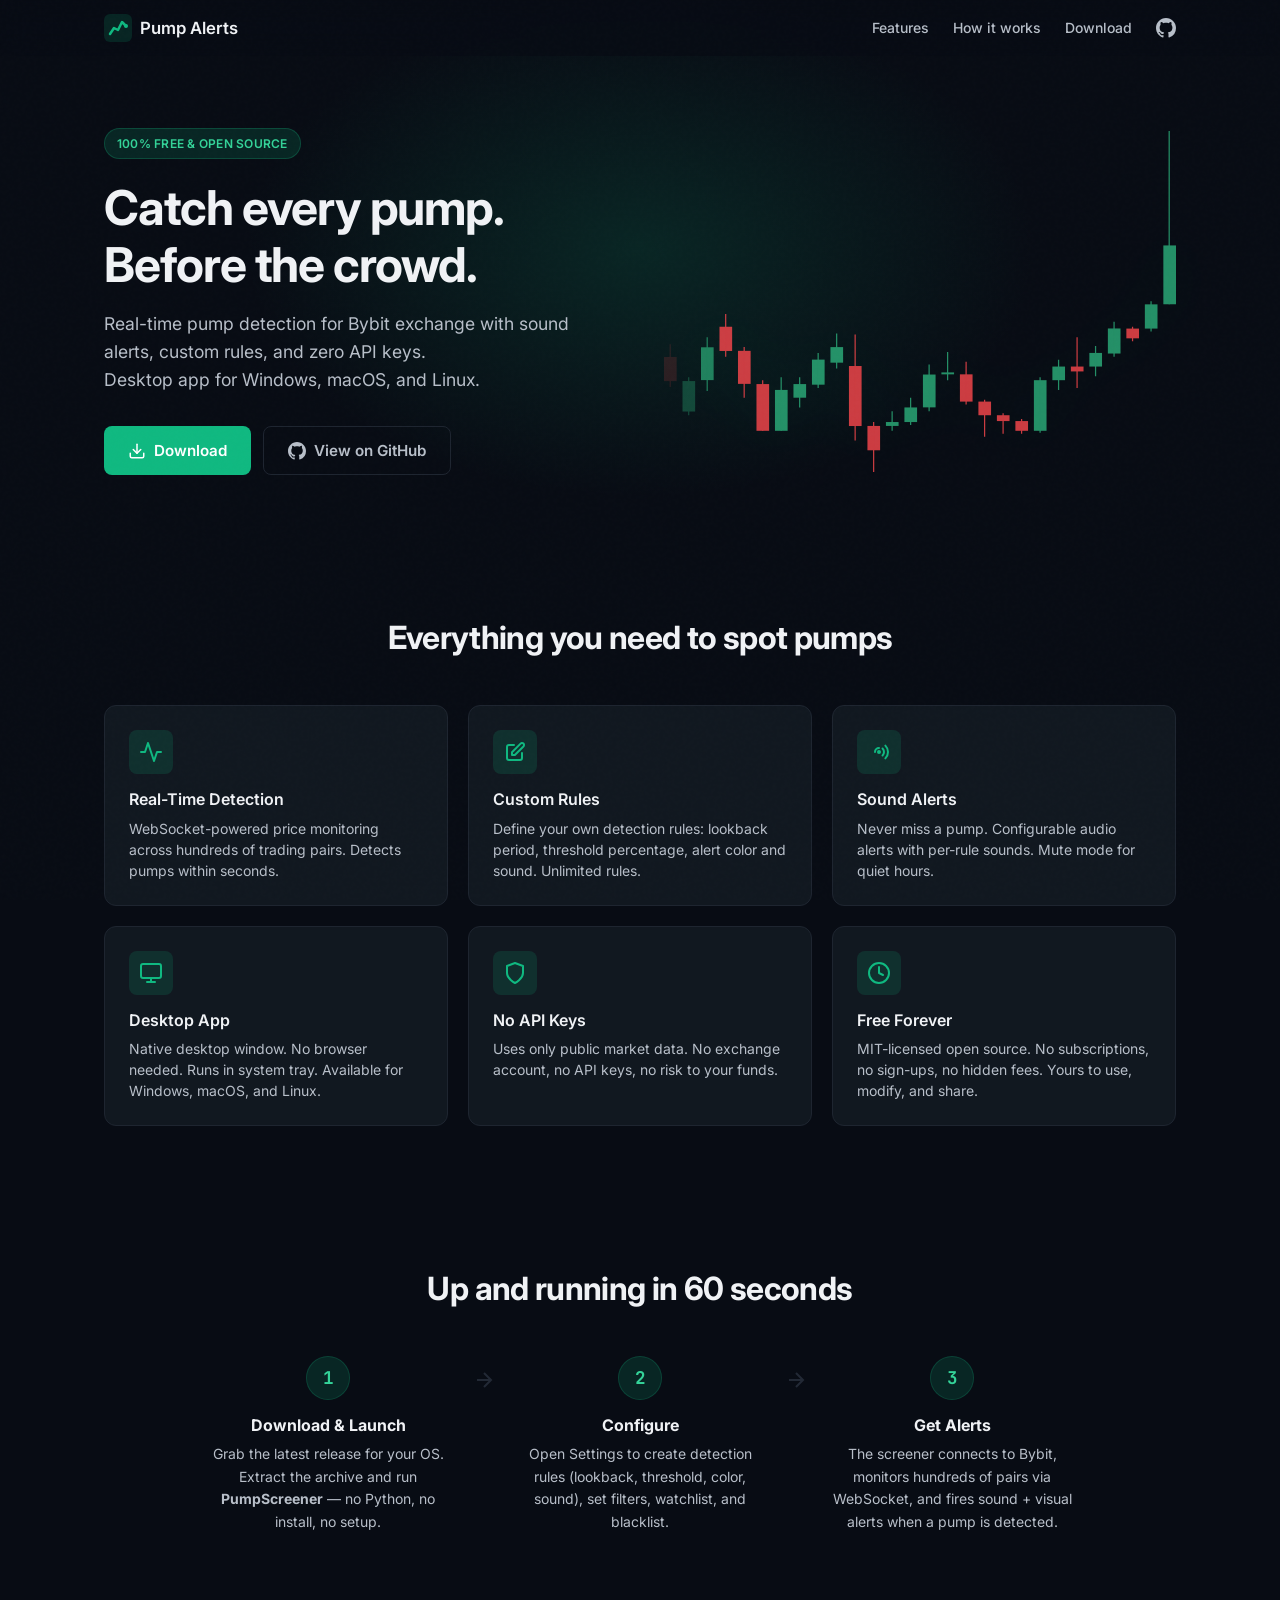
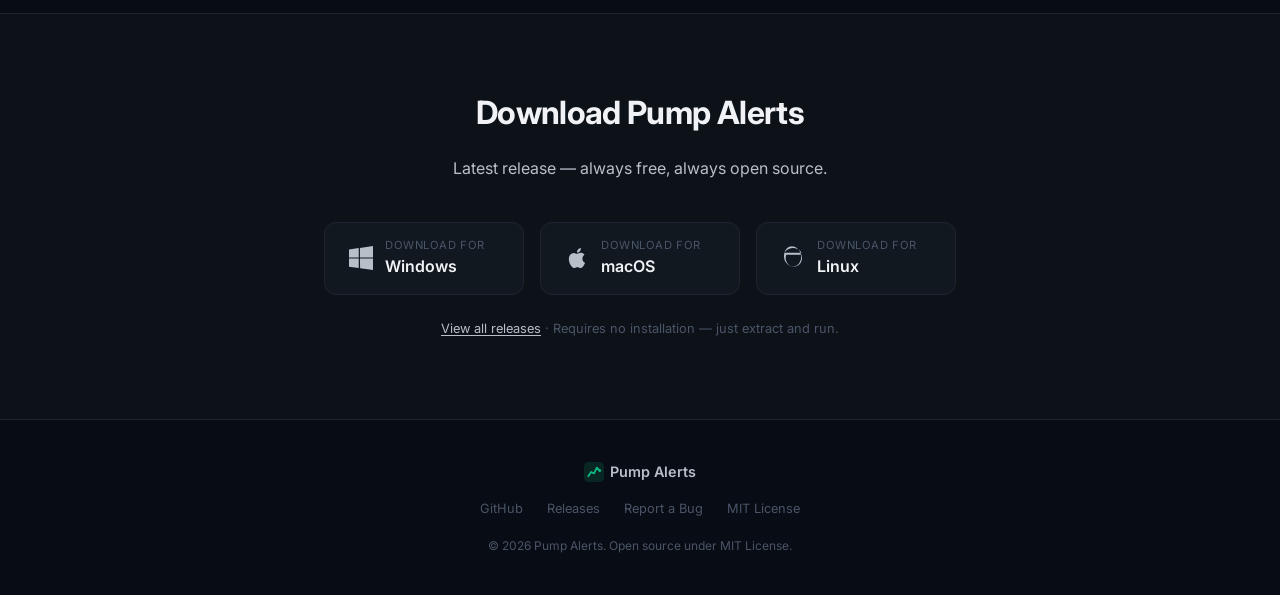
==== site/index.html @ ecb09c4c "Pump Screener Light v1.43.0" ====
<!DOCTYPE html>
<html lang="en">
<head>
    <meta charset="UTF-8">
    <meta name="viewport" content="width=device-width, initial-scale=1.0">
    <title>Pump Alerts — Real-Time Crypto Pump Screener</title>
    <meta name="description" content="Free, open-source Bybit pump screener with real-time detection, sound alerts, and custom rules. Download for Windows, macOS, or Linux.">

    <!-- Open Graph -->
    <meta property="og:title" content="Pump Alerts — Real-Time Crypto Pump Screener">
    <meta property="og:description" content="Free, open-source pump screener with sound alerts and custom detection rules. No API keys needed.">
    <meta property="og:type" content="website">
    <meta property="og:url" content="https://foxclerec.github.io/bybit-pump-screener-light/">
    <meta property="og:image" content="https://foxclerec.github.io/bybit-pump-screener-light/og-image.png">

    <!-- Twitter Card -->
    <meta name="twitter:card" content="summary_large_image">
    <meta name="twitter:title" content="Pump Alerts — Real-Time Crypto Pump Screener">
    <meta name="twitter:description" content="Free, open-source pump screener with sound alerts and custom detection rules.">

    <!-- Favicon -->
    <link rel="icon" type="image/png" sizes="32x32" href="favicon-32x32.png">
    <link rel="icon" type="image/png" sizes="16x16" href="favicon-16x16.png">
    <link rel="apple-touch-icon" sizes="180x180" href="favicon-180x180.png">

    <!-- Fonts -->
    <link rel="preconnect" href="https://fonts.googleapis.com">
    <link rel="preconnect" href="https://fonts.gstatic.com" crossorigin>
    <link href="https://fonts.googleapis.com/css2?family=Inter:wght@400;500;600;700&family=JetBrains+Mono:wght@400;500&display=swap" rel="stylesheet">

    <link rel="stylesheet" href="style.css">
</head>
<body>
    <!-- Nav -->
    <nav class="nav">
        <div class="container nav-inner">
            <a href="#" class="nav-logo">
                <svg width="28" height="28" viewBox="0 0 28 28" fill="none" aria-hidden="true">
                    <rect width="28" height="28" rx="6" fill="#10b981" fill-opacity="0.15"/>
                    <path d="M6 20L10 14L14 16L18 8L22 12" stroke="#10b981" stroke-width="2.5" stroke-linecap="round" stroke-linejoin="round"/>
                    <circle cx="22" cy="12" r="2" fill="#10b981"/>
                </svg>
                <span>Pump Alerts</span>
            </a>
            <div class="nav-links">
                <a href="#features">Features</a>
                <a href="#how-it-works">How it works</a>
                <a href="#download">Download</a>
                <a href="https://github.com/foxclerec/bybit-pump-screener-light" class="nav-github" target="_blank" rel="noopener">
                    <svg width="20" height="20" viewBox="0 0 24 24" fill="currentColor" aria-label="GitHub">
                        <path d="M12 0C5.37 0 0 5.37 0 12c0 5.31 3.435 9.795 8.205 11.385.6.105.825-.255.825-.57 0-.285-.015-1.23-.015-2.235-3.015.555-3.795-.735-4.035-1.41-.135-.345-.72-1.41-1.23-1.695-.42-.225-1.02-.78-.015-.795.945-.015 1.62.87 1.845 1.23 1.08 1.815 2.805 1.305 3.495.99.105-.78.42-1.305.765-1.605-2.67-.3-5.46-1.335-5.46-5.925 0-1.305.465-2.385 1.23-3.225-.12-.3-.54-1.53.12-3.18 0 0 1.005-.315 3.3 1.23.96-.27 1.98-.405 3-.405s2.04.135 3 .405c2.295-1.56 3.3-1.23 3.3-1.23.66 1.65.24 2.88.12 3.18.765.84 1.23 1.905 1.23 3.225 0 4.605-2.805 5.625-5.475 5.925.435.375.81 1.095.81 2.22 0 1.605-.015 2.895-.015 3.3 0 .315.225.69.825.57A12.02 12.02 0 0024 12c0-6.63-5.37-12-12-12z"/>
                    </svg>
                </a>
            </div>
        </div>
    </nav>

    <!-- Hero -->
    <section class="hero">
        <div class="container hero-inner">
            <div class="hero-text">
                <div class="hero-badge">100% Free &amp; Open Source</div>
                <h1>Catch every pump.<br>Before the crowd.</h1>
                <p class="hero-sub">Real-time pump detection for Bybit exchange with sound alerts, custom rules, and zero API keys.<br>Desktop app for Windows, macOS, and Linux.</p>
                <div class="hero-cta">
                    <a href="#download" class="btn btn-primary btn-lg">
                        <svg width="18" height="18" viewBox="0 0 24 24" fill="none" stroke="currentColor" stroke-width="2" stroke-linecap="round" stroke-linejoin="round"><path d="M21 15v4a2 2 0 01-2 2H5a2 2 0 01-2-2v-4"/><polyline points="7 10 12 15 17 10"/><line x1="12" y1="15" x2="12" y2="3"/></svg>
                        Download
                    </a>
                    <a href="https://github.com/foxclerec/bybit-pump-screener-light" class="btn btn-ghost btn-lg" target="_blank" rel="noopener">
                        <svg width="18" height="18" viewBox="0 0 24 24" fill="currentColor"><path d="M12 0C5.37 0 0 5.37 0 12c0 5.31 3.435 9.795 8.205 11.385.6.105.825-.255.825-.57 0-.285-.015-1.23-.015-2.235-3.015.555-3.795-.735-4.035-1.41-.135-.345-.72-1.41-1.23-1.695-.42-.225-1.02-.78-.015-.795.945-.015 1.62.87 1.845 1.23 1.08 1.815 2.805 1.305 3.495.99.105-.78.42-1.305.765-1.605-2.67-.3-5.46-1.335-5.46-5.925 0-1.305.465-2.385 1.23-3.225-.12-.3-.54-1.53.12-3.18 0 0 1.005-.315 3.3 1.23.96-.27 1.98-.405 3-.405s2.04.135 3 .405c2.295-1.56 3.3-1.23 3.3-1.23.66 1.65.24 2.88.12 3.18.765.84 1.23 1.905 1.23 3.225 0 4.605-2.805 5.625-5.475 5.925.435.375.81 1.095.81 2.22 0 1.605-.015 2.895-.015 3.3 0 .315.225.69.825.57A12.02 12.02 0 0024 12c0-6.63-5.37-12-12-12z"/></svg>
                        View on GitHub
                    </a>
                </div>
            </div>
            <div class="hero-visual">
                <!-- Candlestick chart from app empty state -->
                <svg class="hero-chart" viewBox="0 0 526 351" fill="none" xmlns="http://www.w3.org/2000/svg">
                    <g clip-path="url(#clip0_hero)">
                        <g opacity="0.42">
                            <rect width="13" height="31.3054" transform="matrix(-1 0 0 1 32 256.9)" fill="#2AA876"/>
                            <line y1="-0.627119" x2="39" y2="-0.627119" transform="matrix(4.37114e-08 1 1 -4.37114e-08 26 253)" stroke="#2AA876" stroke-width="1.25424"/>
                        </g>
                        <rect width="13" height="24.8838" transform="matrix(-1 0 0 1 507 178.1)" fill="#2AA876"/>
                        <line y1="-0.627119" x2="31" y2="-0.627119" transform="matrix(4.37114e-08 1 1 -4.37114e-08 501 175)" stroke="#2AA876" stroke-width="1.25424"/>
                        <rect width="13" height="14" transform="matrix(-1 0 0 1 146 260)" fill="#2AA876"/>
                        <line y1="-0.627119" x2="31" y2="-0.627119" transform="matrix(4.37114e-08 1 1 -4.37114e-08 140 253)" stroke="#2AA876" stroke-width="1.25424"/>
                        <rect width="13" height="14" transform="matrix(-1 0 0 1 412 242)" fill="#2AA876"/>
                        <line y1="-0.627119" x2="31" y2="-0.627119" transform="matrix(4.37114e-08 1 1 -4.37114e-08 406 235)" stroke="#2AA876" stroke-width="1.25424"/>
                        <rect width="13" height="25.7419" transform="matrix(-1 0 0 1 165 234.871)" fill="#2AA876"/>
                        <line y1="-0.627119" x2="36" y2="-0.627119" transform="matrix(4.37114e-08 1 1 -4.37114e-08 159 228)" stroke="#2AA876" stroke-width="1.25424"/>
                        <rect width="13" height="14" transform="matrix(-1 0 0 1 450 228)" fill="#2AA876"/>
                        <line y1="-0.627119" x2="31" y2="-0.627119" transform="matrix(4.37114e-08 1 1 -4.37114e-08 444 221)" stroke="#2AA876" stroke-width="1.25424"/>
                        <rect width="13" height="25.7419" transform="matrix(-1 0 0 1 469 202.871)" fill="#2AA876"/>
                        <line y1="-0.627119" x2="36" y2="-0.627119" transform="matrix(4.37114e-08 1 1 -4.37114e-08 463 196)" stroke="#2AA876" stroke-width="1.25424"/>
                        <rect width="13" height="15" transform="matrix(-1 0 0 1 260 284)" fill="#2AA876"/>
                        <line y1="-0.627119" x2="28" y2="-0.627119" transform="matrix(4.37114e-08 1 1 -4.37114e-08 254 274)" stroke="#2AA876" stroke-width="1.25424"/>
                        <rect width="13" height="16" transform="matrix(-1 0 0 1 184 222)" fill="#2AA876"/>
                        <line y1="-0.627119" x2="36" y2="-0.627119" transform="matrix(4.37114e-08 1 1 -4.37114e-08 178 208)" stroke="#2AA876" stroke-width="1.25424"/>
                        <rect width="13" height="24.8838" transform="matrix(-1 0 0 1 70 201.1)" fill="#EF454A"/>
                        <line y1="-0.627119" x2="44" y2="-0.627119" transform="matrix(4.37114e-08 1 1 -4.37114e-08 64 188)" stroke="#EF454A" stroke-width="1.25424"/>
                        <g opacity="0.18">
                            <rect width="13" height="24.8838" transform="matrix(-1 0 0 1 13 232.1)" fill="#EF454A"/>
                            <line y1="-0.627119" x2="44" y2="-0.627119" transform="matrix(4.37114e-08 1 1 -4.37114e-08 7 219)" stroke="#EF454A" stroke-width="1.25424"/>
                        </g>
                        <rect width="13" height="10" transform="matrix(-1 0 0 1 374 298)" fill="#EF454A"/>
                        <line y1="-0.627119" x2="15" y2="-0.627119" transform="matrix(4.37114e-08 1 1 -4.37114e-08 368 296)" stroke="#EF454A" stroke-width="1.25424"/>
                        <rect width="13" height="10" transform="matrix(-1 0 0 1 488 203)" fill="#EF454A"/>
                        <line y1="-0.627119" x2="15" y2="-0.627119" transform="matrix(4.37114e-08 1 1 -4.37114e-08 482 201)" stroke="#EF454A" stroke-width="1.25424"/>
                        <rect width="13" height="14" transform="matrix(-1 0 0 1 336 278)" fill="#EF454A"/>
                        <line y1="-0.627119" x2="38" y2="-0.627119" transform="matrix(4.37114e-08 1 1 -4.37114e-08 330 276)" stroke="#EF454A" stroke-width="1.25424"/>
                        <rect width="13" height="6" transform="matrix(-1 0 0 1 355 292)" fill="#EF454A"/>
                        <line y1="-0.627119" x2="21" y2="-0.627119" transform="matrix(4.37114e-08 1 1 -4.37114e-08 349 290)" stroke="#EF454A" stroke-width="1.25424"/>
                        <rect width="13" height="28" transform="matrix(-1 0 0 1 317 250)" fill="#EF454A"/>
                        <line y1="-0.627119" x2="44" y2="-0.627119" transform="matrix(4.37114e-08 1 1 -4.37114e-08 311 237)" stroke="#EF454A" stroke-width="1.25424"/>
                        <rect width="13" height="61.6439" transform="matrix(-1 0 0 1 203 241.452)" fill="#EF454A"/>
                        <line y1="-0.627119" x2="109" y2="-0.627119" transform="matrix(4.37114e-08 1 1 -4.37114e-08 197 209)" stroke="#EF454A" stroke-width="1.25424"/>
                        <rect width="13" height="33.9324" transform="matrix(-1 0 0 1 89 225.864)" fill="#EF454A"/>
                        <line y1="-0.627119" x2="52" y2="-0.627119" transform="matrix(4.37114e-08 1 1 -4.37114e-08 83 222)" stroke="#EF454A" stroke-width="1.25424"/>
                        <rect width="13" height="5" transform="matrix(-1 0 0 1 431 242)" fill="#EF454A"/>
                        <line y1="-0.627119" x2="52" y2="-0.627119" transform="matrix(4.37114e-08 1 1 -4.37114e-08 425 212)" stroke="#EF454A" stroke-width="1.25424"/>
                        <rect width="13" height="25" transform="matrix(-1 0 0 1 222 303)" fill="#EF454A"/>
                        <line y1="-0.627119" x2="52" y2="-0.627119" transform="matrix(4.37114e-08 1 1 -4.37114e-08 216 299)" stroke="#EF454A" stroke-width="1.25424"/>
                        <rect width="13" height="48" transform="matrix(-1 0 0 1 108 260)" fill="#EF454A"/>
                        <line y1="-0.627119" x2="52" y2="-0.627119" transform="matrix(4.37114e-08 1 1 -4.37114e-08 102 256)" stroke="#EF454A" stroke-width="1.25424"/>
                        <g opacity="0.87">
                            <rect width="13" height="33.7135" transform="matrix(-1 0 0 1 51 222.2)" fill="#2AA876"/>
                            <line y1="-0.627119" x2="55" y2="-0.627119" transform="matrix(4.37114e-08 1 1 -4.37114e-08 45 212)" stroke="#2AA876" stroke-width="1.25424"/>
                        </g>
                        <rect width="13" height="33.7135" transform="matrix(-1 0 0 1 279 250.2)" fill="#2AA876"/>
                        <line y1="-0.627119" x2="48" y2="-0.627119" transform="matrix(4.37114e-08 1 1 -4.37114e-08 273 240)" stroke="#2AA876" stroke-width="1.25424"/>
                        <rect width="13" height="42" transform="matrix(-1 0 0 1 127 266)" fill="#2AA876"/>
                        <line y1="-0.627119" x2="55" y2="-0.627119" transform="matrix(4.37114e-08 1 1 -4.37114e-08 121 253)" stroke="#2AA876" stroke-width="1.25424"/>
                        <rect width="13" fill="#2AA876" transform="matrix(-1 0 0 1 526 0)">
                            <animate attributeName="height" values="135.9;60;95;135.9" dur="4s" repeatCount="indefinite"/>
                            <animate attributeName="y" values="42;118;83;42" dur="4s" repeatCount="indefinite"/>
                        </rect>
                        <line x2="178" stroke="#2AA876" stroke-width="1.25424" transform="matrix(4.37114e-08 1 1 -4.37114e-08 519 0)"/>
                        <rect width="13" height="52" transform="matrix(-1 0 0 1 393 256)" fill="#2AA876"/>
                        <line y1="-0.627119" x2="57" y2="-0.627119" transform="matrix(4.37114e-08 1 1 -4.37114e-08 387 253)" stroke="#2AA876" stroke-width="1.25424"/>
                        <rect width="13" height="4" transform="matrix(-1 0 0 1 241 299)" fill="#2AA876"/>
                        <line y1="-0.627119" x2="20" y2="-0.627119" transform="matrix(4.37114e-08 1 1 -4.37114e-08 235 288)" stroke="#2AA876" stroke-width="1.25424"/>
                        <rect width="13" height="2" transform="matrix(-1 0 0 1 298 248)" fill="#2AA876"/>
                        <line y1="-0.627119" x2="29" y2="-0.627119" transform="matrix(4.37114e-08 1 1 -4.37114e-08 292 227)" stroke="#2AA876" stroke-width="1.25424"/>
                    </g>
                    <defs>
                        <clipPath id="clip0_hero">
                            <rect width="526" height="351" fill="white"/>
                        </clipPath>
                    </defs>
                </svg>
            </div>
        </div>
    </section>

    <!-- Features -->
    <section id="features" class="features">
        <div class="container">
            <h2 class="section-title">Everything you need to spot pumps</h2>
            <div class="features-grid">
                <div class="feature-card">
                    <div class="feature-icon">
                        <svg width="24" height="24" viewBox="0 0 24 24" fill="none" stroke="#10b981" stroke-width="2" stroke-linecap="round" stroke-linejoin="round"><polyline points="22 12 18 12 15 21 9 3 6 12 2 12"/></svg>
                    </div>
                    <h3>Real-Time Detection</h3>
                    <p>WebSocket-powered price monitoring across hundreds of trading pairs. Detects pumps within seconds.</p>
                </div>
                <div class="feature-card">
                    <div class="feature-icon">
                        <svg width="24" height="24" viewBox="0 0 24 24" fill="none" stroke="#10b981" stroke-width="2" stroke-linecap="round" stroke-linejoin="round"><path d="M11 5H6a2 2 0 00-2 2v11a2 2 0 002 2h11a2 2 0 002-2v-5m-1.414-9.414a2 2 0 112.828 2.828L11.828 15H9v-2.828l8.586-8.586z"/></svg>
                    </div>
                    <h3>Custom Rules</h3>
                    <p>Define your own detection rules: lookback period, threshold percentage, alert color and sound. Unlimited rules.</p>
                </div>
                <div class="feature-card">
                    <div class="feature-icon">
                        <svg width="24" height="24" viewBox="0 0 24 24" fill="none" stroke="#10b981" stroke-width="2" stroke-linecap="round" stroke-linejoin="round"><path d="M15.536 8.464a5 5 0 010 7.072M18.364 5.636a9 9 0 010 12.728M12 12h.01M8 12a4 4 0 014-4"/><circle cx="12" cy="12" r="1"/></svg>
                    </div>
                    <h3>Sound Alerts</h3>
                    <p>Never miss a pump. Configurable audio alerts with per-rule sounds. Mute mode for quiet hours.</p>
                </div>
                <div class="feature-card">
                    <div class="feature-icon">
                        <svg width="24" height="24" viewBox="0 0 24 24" fill="none" stroke="#10b981" stroke-width="2" stroke-linecap="round" stroke-linejoin="round"><rect x="2" y="3" width="20" height="14" rx="2"/><line x1="8" y1="21" x2="16" y2="21"/><line x1="12" y1="17" x2="12" y2="21"/></svg>
                    </div>
                    <h3>Desktop App</h3>
                    <p>Native desktop window. No browser needed. Runs in system tray. Available for Windows, macOS, and Linux.</p>
                </div>
                <div class="feature-card">
                    <div class="feature-icon">
                        <svg width="24" height="24" viewBox="0 0 24 24" fill="none" stroke="#10b981" stroke-width="2" stroke-linecap="round" stroke-linejoin="round"><path d="M12 22s8-4 8-10V5l-8-3-8 3v7c0 6 8 10 8 10z"/></svg>
                    </div>
                    <h3>No API Keys</h3>
                    <p>Uses only public market data. No exchange account, no API keys, no risk to your funds.</p>
                </div>
                <div class="feature-card">
                    <div class="feature-icon">
                        <svg width="24" height="24" viewBox="0 0 24 24" fill="none" stroke="#10b981" stroke-width="2" stroke-linecap="round" stroke-linejoin="round"><circle cx="12" cy="12" r="10"/><path d="M12 6v6l4 2"/></svg>
                    </div>
                    <h3>Free Forever</h3>
                    <p>MIT-licensed open source. No subscriptions, no sign-ups, no hidden fees. Yours to use, modify, and share.</p>
                </div>
            </div>
        </div>
    </section>

    <!-- How It Works -->
    <section id="how-it-works" class="how-it-works">
        <div class="container">
            <h2 class="section-title">Up and running in 60 seconds</h2>
            <div class="steps-grid">
                <div class="step">
                    <div class="step-number">1</div>
                    <h3>Download &amp; Launch</h3>
                    <p>Grab the latest release for your OS. Extract the archive and run <strong>PumpScreener</strong> &mdash; no Python, no install, no setup.</p>
                </div>
                <div class="step-arrow" aria-hidden="true">
                    <svg width="24" height="24" viewBox="0 0 24 24" fill="none" stroke="#4a5568" stroke-width="2"><path d="M5 12h14M12 5l7 7-7 7"/></svg>
                </div>
                <div class="step">
                    <div class="step-number">2</div>
                    <h3>Configure</h3>
                    <p>Open Settings to create detection rules (lookback, threshold, color, sound), set filters, watchlist, and blacklist.</p>
                </div>
                <div class="step-arrow" aria-hidden="true">
                    <svg width="24" height="24" viewBox="0 0 24 24" fill="none" stroke="#4a5568" stroke-width="2"><path d="M5 12h14M12 5l7 7-7 7"/></svg>
                </div>
                <div class="step">
                    <div class="step-number">3</div>
                    <h3>Get Alerts</h3>
                    <p>The screener connects to Bybit, monitors hundreds of pairs via WebSocket, and fires sound + visual alerts when a pump is detected.</p>
                </div>
            </div>
        </div>
    </section>

    <!-- Download -->
    <section id="download" class="download">
        <div class="container download-inner">
            <h2 class="section-title">Download Pump Alerts</h2>
            <p class="download-sub">Latest release &mdash; always free, always open source.</p>
            <div class="download-buttons">
                <a href="https://github.com/foxclerec/bybit-pump-screener-light/releases/latest" class="btn-download" data-os="windows">
                    <svg width="24" height="24" viewBox="0 0 24 24" fill="currentColor"><path d="M0 3.449L9.75 2.1v9.451H0m10.949-9.602L24 0v11.4H10.949M0 12.6h9.75v9.451L0 20.699M10.949 12.6H24V24l-12.9-1.801"/></svg>
                    <div>
                        <small>Download for</small>
                        <strong>Windows</strong>
                    </div>
                </a>
                <a href="https://github.com/foxclerec/bybit-pump-screener-light/releases/latest" class="btn-download" data-os="macos">
                    <svg width="24" height="24" viewBox="0 0 24 24" fill="currentColor"><path d="M18.71 19.5c-.83 1.24-1.71 2.45-3.05 2.47-1.34.03-1.77-.79-3.29-.79-1.53 0-2 .77-3.27.82-1.31.05-2.3-1.32-3.14-2.53C4.25 17 2.94 12.45 4.7 9.39c.87-1.52 2.43-2.48 4.12-2.51 1.28-.02 2.5.87 3.29.87.78 0 2.26-1.07 3.8-.91.65.03 2.47.26 3.64 1.98-.09.06-2.17 1.28-2.15 3.81.03 3.02 2.65 4.03 2.68 4.04-.03.07-.42 1.44-1.38 2.83M13 3.5c.73-.83 1.94-1.46 2.94-1.5.13 1.17-.34 2.35-1.04 3.19-.69.85-1.83 1.51-2.95 1.42-.15-1.15.41-2.35 1.05-3.11z"/></svg>
                    <div>
                        <small>Download for</small>
                        <strong>macOS</strong>
                    </div>
                </a>
                <a href="https://github.com/foxclerec/bybit-pump-screener-light/releases/latest" class="btn-download" data-os="linux">
                    <svg width="24" height="24" viewBox="0 0 24 24" fill="currentColor"><path d="M12.504 0c-.155 0-.311.003-.467.012a11.96 11.96 0 00-.833.07C8.09.445 5.352 2.253 4.07 5.01a11.19 11.19 0 00-.92 3.135c-.198 1.17-.213 2.405-.062 3.57.218 1.67.758 3.245 1.64 4.595.89 1.37 2.08 2.49 3.495 3.26.444.24.91.435 1.39.585.39.12.8.21 1.21.26.46.06.93.08 1.4.06a8.5 8.5 0 001.47-.2c.46-.11.92-.27 1.35-.47 1.42-.65 2.6-1.72 3.44-3.07.87-1.38 1.39-2.98 1.58-4.67.14-1.17.1-2.4-.11-3.56a11.2 11.2 0 00-1.01-3.1C16.56 2.16 13.76.27 10.72.04 10.98.01 11.24 0 11.5 0h1.004zM12 2a9.957 9.957 0 017.7 3.6c.28.35.53.72.76 1.1H3.54c.23-.38.48-.75.76-1.1A9.957 9.957 0 0112 2zm-8.46 6.7h16.92c.17.55.3 1.12.38 1.7.12.85.14 1.73.06 2.58-.12 1.22-.47 2.4-1.06 3.47-.57 1.03-1.35 1.93-2.3 2.6a7.5 7.5 0 01-2.42 1.22c-.7.22-1.43.34-2.17.36a8.1 8.1 0 01-2.24-.21 7.63 7.63 0 01-2.36-1.1 8.17 8.17 0 01-2.42-2.72c-.65-1.1-1.05-2.33-1.17-3.6a10.4 10.4 0 01.09-2.6c.09-.57.22-1.13.39-1.68z"/></svg>
                    <div>
                        <small>Download for</small>
                        <strong>Linux</strong>
                    </div>
                </a>
            </div>
            <p class="download-note">
                <a href="https://github.com/foxclerec/bybit-pump-screener-light/releases" target="_blank" rel="noopener">View all releases</a>
                &middot; Requires no installation &mdash; just extract and run.
            </p>
        </div>
    </section>

    <!-- Footer -->
    <footer class="footer">
        <div class="container footer-inner">
            <div class="footer-brand">
                <svg width="20" height="20" viewBox="0 0 28 28" fill="none" aria-hidden="true">
                    <rect width="28" height="28" rx="6" fill="#10b981" fill-opacity="0.15"/>
                    <path d="M6 20L10 14L14 16L18 8L22 12" stroke="#10b981" stroke-width="2.5" stroke-linecap="round" stroke-linejoin="round"/>
                    <circle cx="22" cy="12" r="2" fill="#10b981"/>
                </svg>
                <span>Pump Alerts</span>
            </div>
            <div class="footer-links">
                <a href="https://github.com/foxclerec/bybit-pump-screener-light" target="_blank" rel="noopener">GitHub</a>
                <a href="https://github.com/foxclerec/bybit-pump-screener-light/releases" target="_blank" rel="noopener">Releases</a>
                <a href="https://github.com/foxclerec/bybit-pump-screener-light/issues" target="_blank" rel="noopener">Report a Bug</a>
                <a href="https://github.com/foxclerec/bybit-pump-screener-light/blob/main/LICENSE.txt" target="_blank" rel="noopener">MIT License</a>
            </div>
            <p class="footer-copy">&copy; <script>document.write(new Date().getFullYear())</script> Pump Alerts. Open source under MIT License.</p>
        </div>
    </footer>
</body>
</html>
---- site/style.css ----
/* ================================================================
   Pump Alerts — Landing Page Styles
   Dark theme matching the main app design system.
   Single-page, no frameworks, mobile-first.
   ================================================================ */

/* ----- Reset ----- */
*,
*::before,
*::after {
    margin: 0;
    padding: 0;
    box-sizing: border-box;
}

/* ----- Tokens (matching app design system) ----- */
:root {
    --font-sans: 'Inter', system-ui, -apple-system, sans-serif;
    --font-mono: 'JetBrains Mono', ui-monospace, monospace;

    --color-bg:         #080c14;
    --color-bg-surface: #0d1219;
    --color-bg-card:    #111820;
    --color-bg-elevated:#161d27;

    --color-text:       #f0f2f5;
    --color-text-soft:  #b8bfc9;
    --color-text-muted: #4a5568;

    --color-border:     #1e2530;
    --color-accent:     #10b981;
    --color-accent-light:#34d399;
    --color-accent-glow: rgba(16, 185, 129, 0.15);

    --radius-md: 0.5rem;
    --radius-lg: 0.75rem;
    --radius-xl: 1rem;

    --shadow-card: 0 4px 24px rgba(0, 0, 0, 0.25);
    --shadow-glow: 0 0 40px rgba(16, 185, 129, 0.1);

    --duration: 300ms;
    --ease: cubic-bezier(0.4, 0, 0.2, 1);
}

/* ----- Base ----- */
html {
    scroll-behavior: smooth;
    -webkit-font-smoothing: antialiased;
    -moz-osx-font-smoothing: grayscale;
}

body {
    font-family: var(--font-sans);
    font-size: 1rem;
    line-height: 1.6;
    color: var(--color-text);
    background: var(--color-bg);
}

a {
    color: var(--color-accent-light);
    text-decoration: none;
    transition: color var(--duration) var(--ease);
}

a:hover {
    color: #6ee7b7;
}

h1, h2, h3 {
    font-weight: 700;
    line-height: 1.2;
}

img, svg {
    display: block;
}

/* ----- Container ----- */
.container {
    max-width: 1120px;
    margin: 0 auto;
    padding: 0 1.5rem;
}

/* ================================================================
   NAV
   ================================================================ */
.nav {
    position: fixed;
    top: 0;
    left: 0;
    right: 0;
    z-index: 50;
    background: rgba(8, 12, 20, 0.85);
    backdrop-filter: blur(12px);
    -webkit-backdrop-filter: blur(12px);
}

.nav-inner {
    display: flex;
    align-items: center;
    justify-content: space-between;
    height: 3.5rem;
}

.nav-logo {
    display: flex;
    align-items: center;
    gap: 0.5rem;
    color: var(--color-text);
    font-weight: 600;
    font-size: 1.05rem;
}

.nav-logo:hover {
    color: var(--color-text);
}

.nav-links {
    display: flex;
    align-items: center;
    gap: 1.5rem;
}

.nav-links a {
    color: var(--color-text-soft);
    font-size: 0.875rem;
    font-weight: 500;
}

.nav-links a:hover {
    color: var(--color-text);
}

.nav-github {
    display: flex;
    align-items: center;
}

/* ================================================================
   HERO
   ================================================================ */
.hero {
    padding: 8rem 0 4rem;
    position: relative;
    overflow: hidden;
}

/* Subtle radial glow behind hero */
.hero::before {
    content: '';
    position: absolute;
    top: 0;
    left: 50%;
    transform: translateX(-50%);
    width: 800px;
    height: 500px;
    background: radial-gradient(ellipse, var(--color-accent-glow) 0%, transparent 70%);
    pointer-events: none;
}

.hero-inner {
    display: grid;
    grid-template-columns: 1fr 1fr;
    gap: 3rem;
    align-items: center;
    position: relative;
}

.hero-badge {
    display: inline-block;
    padding: 0.3rem 0.75rem;
    font-size: 0.75rem;
    font-weight: 600;
    color: var(--color-accent-light);
    background: var(--color-accent-glow);
    border: 1px solid rgba(16, 185, 129, 0.25);
    border-radius: 9999px;
    margin-bottom: 1.25rem;
    letter-spacing: 0.02em;
    text-transform: uppercase;
}

.hero h1 {
    font-size: clamp(2rem, 5vw, 3rem);
    letter-spacing: -0.025em;
    margin-bottom: 1rem;
}

.hero-sub {
    font-size: 1.1rem;
    color: var(--color-text-soft);
    max-width: 480px;
    margin-bottom: 2rem;
}

.hero-cta {
    display: flex;
    gap: 0.75rem;
    flex-wrap: wrap;
}

/* Buttons */
.btn {
    display: inline-flex;
    align-items: center;
    gap: 0.5rem;
    font-family: var(--font-sans);
    font-weight: 600;
    font-size: 0.875rem;
    border: none;
    border-radius: var(--radius-md);
    cursor: pointer;
    transition: all var(--duration) var(--ease);
    text-decoration: none;
}

.btn-lg {
    padding: 0.7rem 1.5rem;
    font-size: 0.95rem;
}

.btn-primary {
    background: var(--color-accent);
    color: #fff;
}

.btn-primary:hover {
    background: #0ea471;
    color: #fff;
    box-shadow: 0 0 24px rgba(16, 185, 129, 0.3);
}

.btn-ghost {
    background: transparent;
    color: var(--color-text-soft);
    border: 1px solid var(--color-border);
}

.btn-ghost:hover {
    color: var(--color-text);
    border-color: #2d3748;
    background: rgba(255, 255, 255, 0.03);
}

/* Hero chart SVG */
.hero-visual {
    display: flex;
    justify-content: center;
}

.hero-chart {
    width: 100%;
    max-width: 526px;
    height: auto;
    filter: drop-shadow(0 0 30px rgba(16, 185, 129, 0.08));
    opacity: 0.85;
}

/* ================================================================
   FEATURES
   ================================================================ */
.features {
    padding: 5rem 0;
}

.section-title {
    font-size: clamp(1.5rem, 3vw, 2rem);
    text-align: center;
    margin-bottom: 3rem;
    letter-spacing: -0.02em;
}

.features-grid {
    display: grid;
    grid-template-columns: repeat(3, 1fr);
    gap: 1.25rem;
}

.feature-card {
    background: var(--color-bg-card);
    border: 1px solid var(--color-border);
    border-radius: var(--radius-lg);
    padding: 1.5rem;
    transition: border-color var(--duration) var(--ease), box-shadow var(--duration) var(--ease);
}

.feature-card:hover {
    border-color: rgba(16, 185, 129, 0.25);
    box-shadow: var(--shadow-glow);
}

.feature-icon {
    width: 44px;
    height: 44px;
    display: flex;
    align-items: center;
    justify-content: center;
    background: var(--color-accent-glow);
    border-radius: var(--radius-md);
    margin-bottom: 1rem;
}

.feature-icon svg {
    display: inline;
}

.feature-card h3 {
    font-size: 1rem;
    font-weight: 600;
    margin-bottom: 0.5rem;
}

.feature-card p {
    font-size: 0.875rem;
    color: var(--color-text-soft);
    line-height: 1.5;
}

/* ================================================================
   HOW IT WORKS
   ================================================================ */
.how-it-works {
    padding: 4rem 0 5rem;
}

.steps-grid {
    display: flex;
    align-items: flex-start;
    justify-content: center;
    gap: 1.5rem;
}

.step {
    text-align: center;
    max-width: 240px;
}

.step-number {
    width: 44px;
    height: 44px;
    display: inline-flex;
    align-items: center;
    justify-content: center;
    font-family: var(--font-mono);
    font-size: 1.1rem;
    font-weight: 700;
    color: var(--color-accent-light);
    background: var(--color-accent-glow);
    border: 1px solid rgba(16, 185, 129, 0.2);
    border-radius: 50%;
    margin-bottom: 1rem;
}

.step h3 {
    font-size: 1rem;
    margin-bottom: 0.5rem;
}

.step p {
    font-size: 0.875rem;
    color: var(--color-text-soft);
}

.step-arrow {
    padding-top: 0.75rem;
    opacity: 0.4;
}

/* ================================================================
   DOWNLOAD
   ================================================================ */
.download {
    padding: 5rem 0;
    background: var(--color-bg-surface);
    border-top: 1px solid var(--color-border);
    border-bottom: 1px solid var(--color-border);
}

.download-inner {
    text-align: center;
}

.download-sub {
    color: var(--color-text-soft);
    margin-bottom: 2.5rem;
    margin-top: -1.5rem;
}

.download-buttons {
    display: flex;
    gap: 1rem;
    justify-content: center;
    flex-wrap: wrap;
    margin-bottom: 1.5rem;
}

.btn-download {
    display: flex;
    align-items: center;
    gap: 0.75rem;
    padding: 0.85rem 1.5rem;
    background: var(--color-bg-card);
    border: 1px solid var(--color-border);
    border-radius: var(--radius-lg);
    color: var(--color-text);
    text-decoration: none;
    transition: all var(--duration) var(--ease);
    min-width: 200px;
}

.btn-download:hover {
    border-color: rgba(16, 185, 129, 0.35);
    box-shadow: var(--shadow-glow);
    color: var(--color-text);
}

.btn-download svg {
    flex-shrink: 0;
    color: var(--color-text-soft);
}

.btn-download:hover svg {
    color: var(--color-accent-light);
}

.btn-download div {
    text-align: left;
}

.btn-download small {
    display: block;
    font-size: 0.7rem;
    color: var(--color-text-muted);
    text-transform: uppercase;
    letter-spacing: 0.05em;
}

.btn-download strong {
    font-size: 1rem;
    font-weight: 600;
}

.download-note {
    font-size: 0.8rem;
    color: var(--color-text-muted);
}

.download-note a {
    color: var(--color-text-soft);
    text-decoration: underline;
    text-underline-offset: 2px;
}

.download-note a:hover {
    color: var(--color-accent-light);
}

/* ================================================================
   FOOTER
   ================================================================ */
.footer {
    padding: 2.5rem 0;
}

.footer-inner {
    display: flex;
    flex-direction: column;
    align-items: center;
    gap: 1rem;
    text-align: center;
}

.footer-brand {
    display: flex;
    align-items: center;
    gap: 0.4rem;
    font-weight: 600;
    font-size: 0.9rem;
    color: var(--color-text-soft);
}

.footer-links {
    display: flex;
    gap: 1.5rem;
    flex-wrap: wrap;
    justify-content: center;
}

.footer-links a {
    color: var(--color-text-muted);
    font-size: 0.8rem;
}

.footer-links a:hover {
    color: var(--color-text-soft);
}

.footer-copy {
    font-size: 0.75rem;
    color: var(--color-text-muted);
}

/* ================================================================
   RESPONSIVE
   ================================================================ */
@media (max-width: 768px) {
    .nav-links a:not(.nav-github) {
        display: none;
    }

    .hero {
        padding: 5.5rem 0 3rem;
    }

    .hero-inner {
        grid-template-columns: 1fr;
        text-align: center;
    }

    .hero-sub {
        margin-left: auto;
        margin-right: auto;
    }

    .hero-cta {
        justify-content: center;
    }

    .hero-visual {
        order: -1;
        max-width: 360px;
        margin: 0 auto;
    }

    .features-grid {
        grid-template-columns: 1fr;
        max-width: 400px;
        margin: 0 auto;
    }

    .steps-grid {
        flex-direction: column;
        align-items: center;
    }

    .step-arrow {
        transform: rotate(90deg);
    }

    .download-buttons {
        flex-direction: column;
        align-items: center;
    }

    .btn-download {
        width: 100%;
        max-width: 280px;
    }
}

@media (min-width: 769px) and (max-width: 1024px) {
    .features-grid {
        grid-template-columns: repeat(2, 1fr);
    }
}

/* ----- Grain texture (subtle) ----- */
body::after {
    content: '';
    position: fixed;
    top: 0;
    left: 0;
    width: 100%;
    height: 100%;
    pointer-events: none;
    opacity: 0.015;
    background-image: url("data:image/svg+xml,%3Csvg viewBox='0 0 256 256' xmlns='http://www.w3.org/2000/svg'%3E%3Cfilter id='n'%3E%3CfeTurbulence type='fractalNoise' baseFrequency='0.9' numOctaves='4' stitchTiles='stitch'/%3E%3C/filter%3E%3Crect width='100%25' height='100%25' filter='url(%23n)' opacity='1'/%3E%3C/svg%3E");
    z-index: 9999;
}

/* ----- Focus visible (a11y) ----- */
:focus-visible {
    outline: 2px solid var(--color-accent);
    outline-offset: 2px;
}
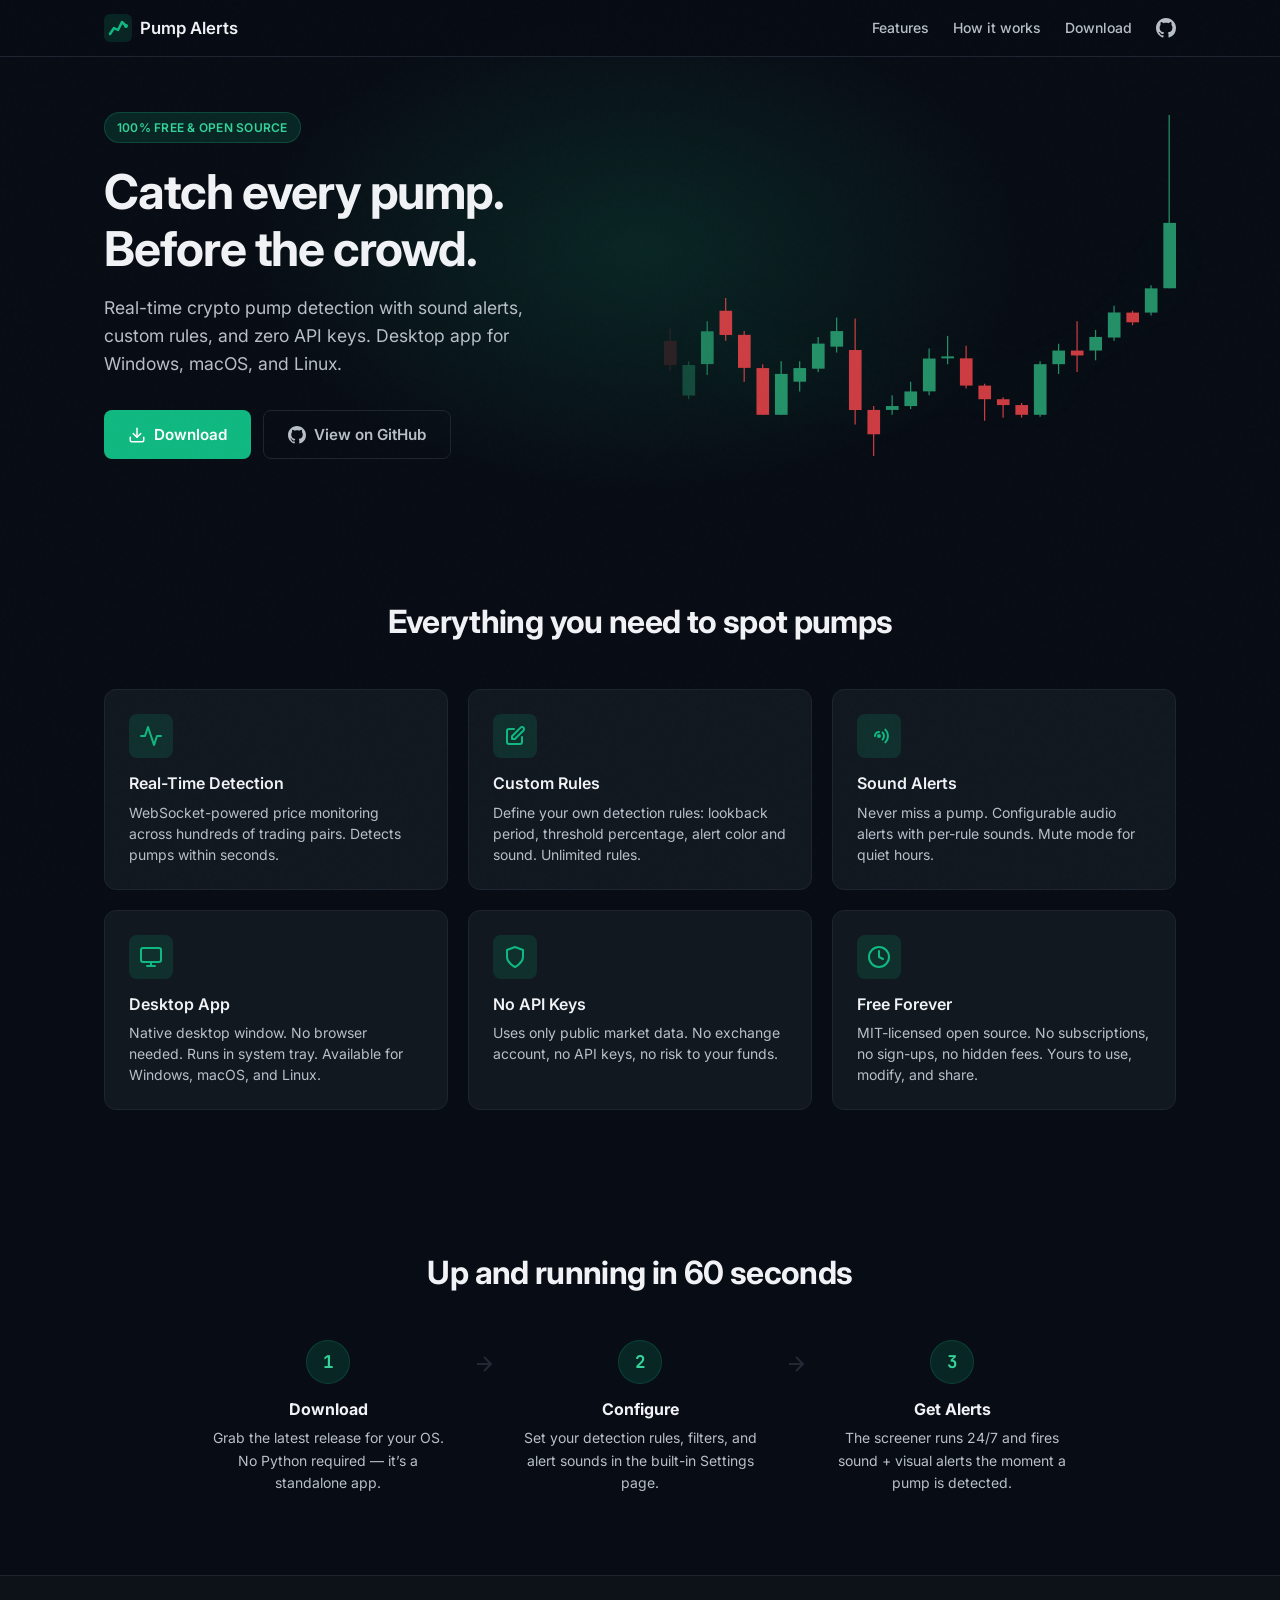
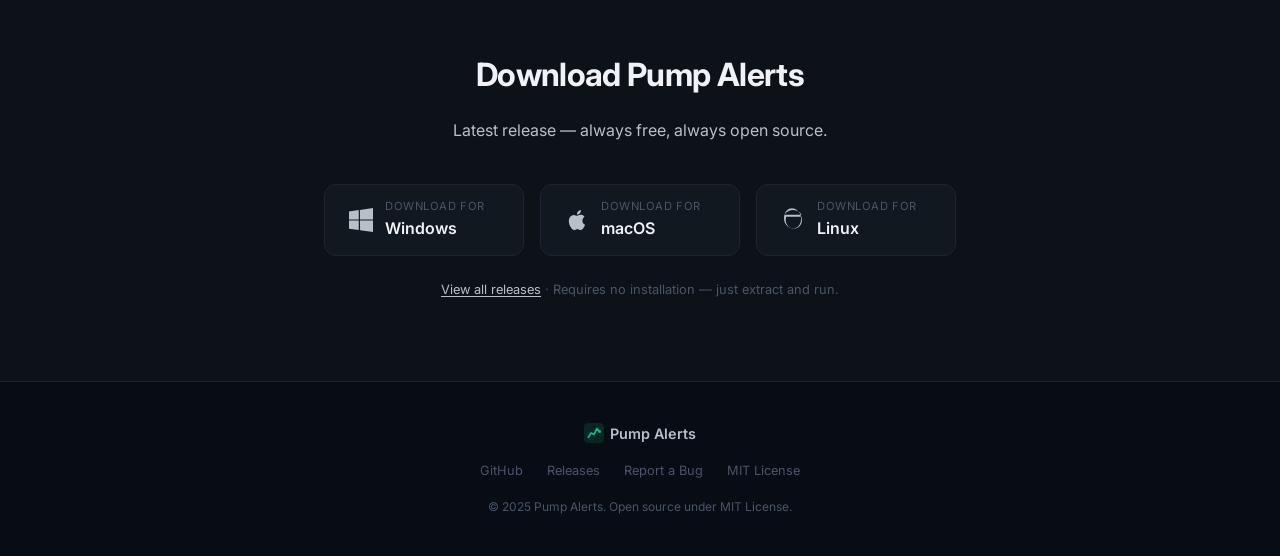
==== commit 583f255a: "feat: landing page — GitHub Pages site with dark theme, candlestick hero, OS download buttons - site" ====
--- a/site/index.html
+++ b/site/index.html
@@ -4,7 +4,7 @@
     <meta charset="UTF-8">
     <meta name="viewport" content="width=device-width, initial-scale=1.0">
     <title>Pump Alerts — Real-Time Crypto Pump Screener</title>
-    <meta name="description" content="Free, open-source Bybit pump screener with real-time detection, sound alerts, and custom rules. Download for Windows, macOS, or Linux.">
+    <meta name="description" content="Free, open-source crypto pump screener with real-time detection, sound alerts, and custom rules. Download for Windows, macOS, or Linux.">
 
     <!-- Open Graph -->
     <meta property="og:title" content="Pump Alerts — Real-Time Crypto Pump Screener">
@@ -61,7 +61,7 @@
             <div class="hero-text">
                 <div class="hero-badge">100% Free &amp; Open Source</div>
                 <h1>Catch every pump.<br>Before the crowd.</h1>
-                <p class="hero-sub">Real-time pump detection for Bybit exchange with sound alerts, custom rules, and zero API keys.<br>Desktop app for Windows, macOS, and Linux.</p>
+                <p class="hero-sub">Real-time crypto pump detection with sound alerts, custom rules, and zero API keys. Desktop app for Windows, macOS, and Linux.</p>
                 <div class="hero-cta">
                     <a href="#download" class="btn btn-primary btn-lg">
                         <svg width="18" height="18" viewBox="0 0 24 24" fill="none" stroke="currentColor" stroke-width="2" stroke-linecap="round" stroke-linejoin="round"><path d="M21 15v4a2 2 0 01-2 2H5a2 2 0 01-2-2v-4"/><polyline points="7 10 12 15 17 10"/><line x1="12" y1="15" x2="12" y2="3"/></svg>
@@ -211,8 +211,8 @@
             <div class="steps-grid">
                 <div class="step">
                     <div class="step-number">1</div>
-                    <h3>Download &amp; Launch</h3>
-                    <p>Grab the latest release for your OS. Extract the archive and run <strong>PumpScreener</strong> &mdash; no Python, no install, no setup.</p>
+                    <h3>Download</h3>
+                    <p>Grab the latest release for your OS. No Python required &mdash; it&rsquo;s a standalone app.</p>
                 </div>
                 <div class="step-arrow" aria-hidden="true">
                     <svg width="24" height="24" viewBox="0 0 24 24" fill="none" stroke="#4a5568" stroke-width="2"><path d="M5 12h14M12 5l7 7-7 7"/></svg>
@@ -220,7 +220,7 @@
                 <div class="step">
                     <div class="step-number">2</div>
                     <h3>Configure</h3>
-                    <p>Open Settings to create detection rules (lookback, threshold, color, sound), set filters, watchlist, and blacklist.</p>
+                    <p>Set your detection rules, filters, and alert sounds in the built-in Settings page.</p>
                 </div>
                 <div class="step-arrow" aria-hidden="true">
                     <svg width="24" height="24" viewBox="0 0 24 24" fill="none" stroke="#4a5568" stroke-width="2"><path d="M5 12h14M12 5l7 7-7 7"/></svg>
@@ -228,7 +228,7 @@
                 <div class="step">
                     <div class="step-number">3</div>
                     <h3>Get Alerts</h3>
-                    <p>The screener connects to Bybit, monitors hundreds of pairs via WebSocket, and fires sound + visual alerts when a pump is detected.</p>
+                    <p>The screener runs 24/7 and fires sound + visual alerts the moment a pump is detected.</p>
                 </div>
             </div>
         </div>
@@ -286,7 +286,7 @@
                 <a href="https://github.com/foxclerec/bybit-pump-screener-light/issues" target="_blank" rel="noopener">Report a Bug</a>
                 <a href="https://github.com/foxclerec/bybit-pump-screener-light/blob/main/LICENSE.txt" target="_blank" rel="noopener">MIT License</a>
             </div>
-            <p class="footer-copy">&copy; <script>document.write(new Date().getFullYear())</script> Pump Alerts. Open source under MIT License.</p>
+            <p class="footer-copy">&copy; 2025 Pump Alerts. Open source under MIT License.</p>
         </div>
     </footer>
 </body>
--- a/site/style.css
+++ b/site/style.css
@@ -96,6 +96,7 @@
     background: rgba(8, 12, 20, 0.85);
     backdrop-filter: blur(12px);
     -webkit-backdrop-filter: blur(12px);
+    border-bottom: 1px solid var(--color-border);
 }
 
 .nav-inner {
@@ -143,7 +144,7 @@
    HERO
    ================================================================ */
 .hero {
-    padding: 8rem 0 4rem;
+    padding: 7rem 0 4rem;
     position: relative;
     overflow: hidden;
 }
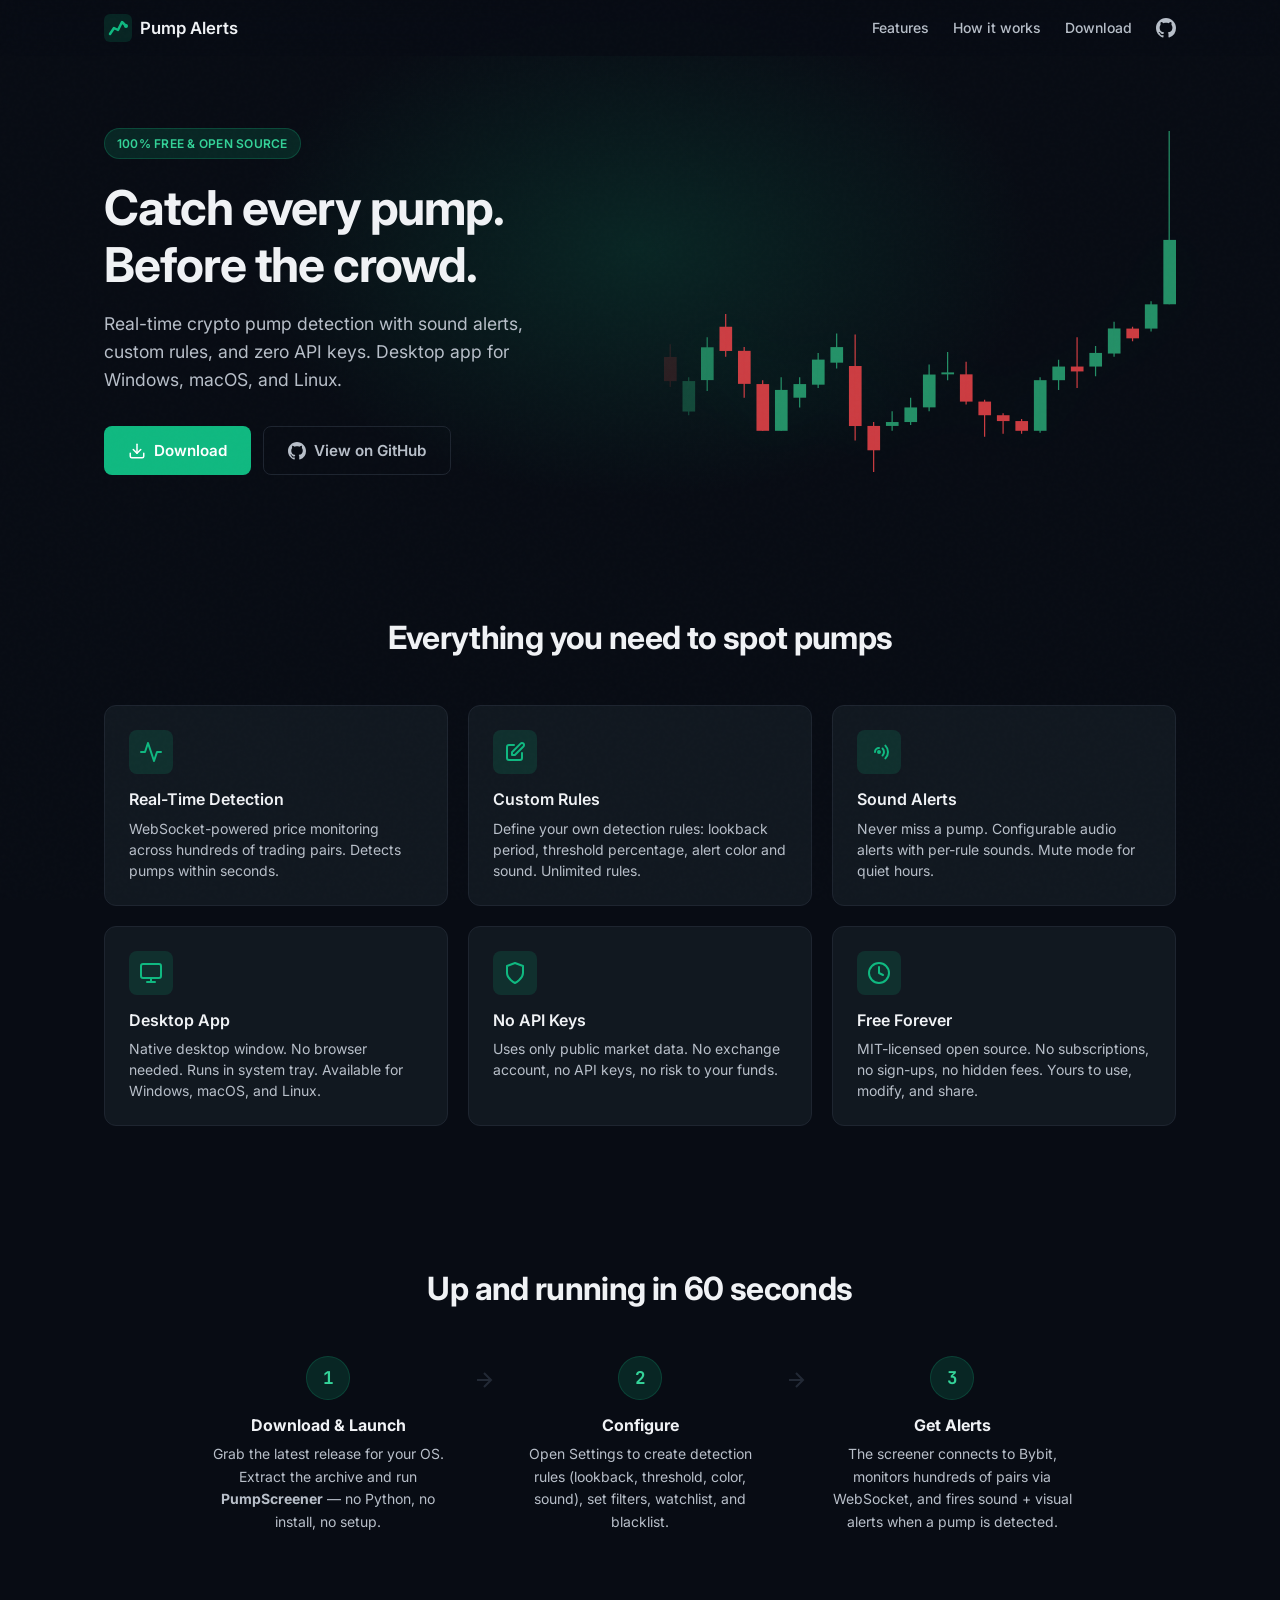
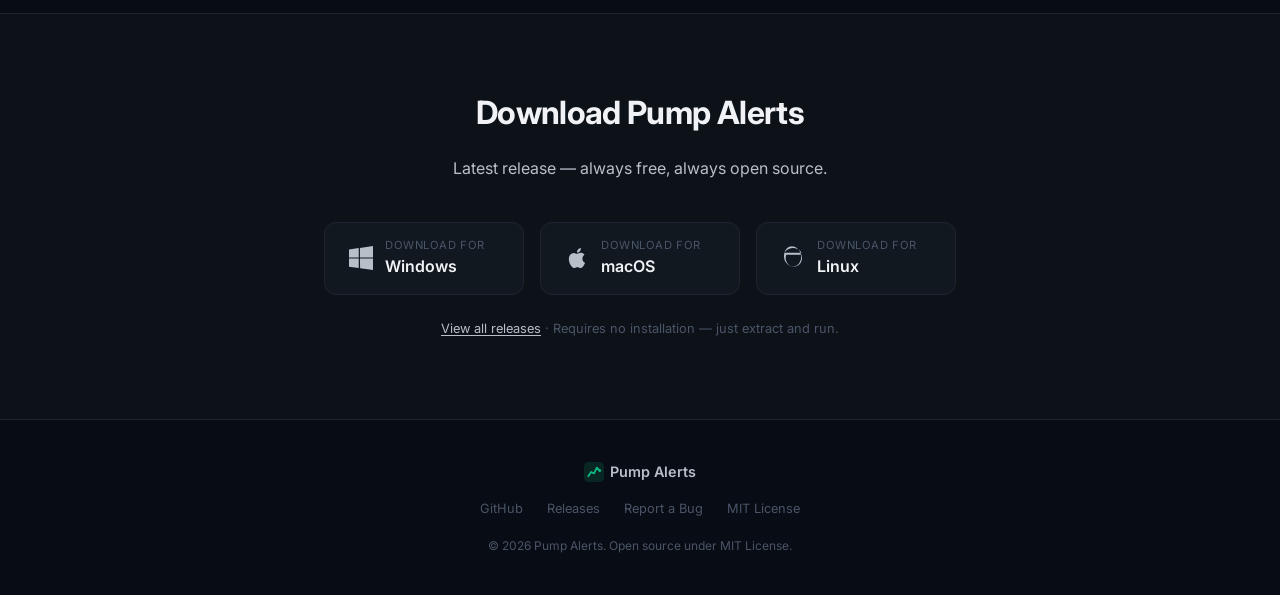
==== commit b6986ed2: "Pump Screener Light v1.40.0 — public release Squash dev → main. Full changelog since v1.39.2: - Cust" ====
--- a/site/index.html
+++ b/site/index.html
@@ -211,8 +211,8 @@
             <div class="steps-grid">
                 <div class="step">
                     <div class="step-number">1</div>
-                    <h3>Download</h3>
-                    <p>Grab the latest release for your OS. No Python required &mdash; it&rsquo;s a standalone app.</p>
+                    <h3>Download &amp; Launch</h3>
+                    <p>Grab the latest release for your OS. Extract the archive and run <strong>PumpScreener</strong> &mdash; no Python, no install, no setup.</p>
                 </div>
                 <div class="step-arrow" aria-hidden="true">
                     <svg width="24" height="24" viewBox="0 0 24 24" fill="none" stroke="#4a5568" stroke-width="2"><path d="M5 12h14M12 5l7 7-7 7"/></svg>
@@ -220,7 +220,7 @@
                 <div class="step">
                     <div class="step-number">2</div>
                     <h3>Configure</h3>
-                    <p>Set your detection rules, filters, and alert sounds in the built-in Settings page.</p>
+                    <p>Open Settings to create detection rules (lookback, threshold, color, sound), set filters, watchlist, and blacklist.</p>
                 </div>
                 <div class="step-arrow" aria-hidden="true">
                     <svg width="24" height="24" viewBox="0 0 24 24" fill="none" stroke="#4a5568" stroke-width="2"><path d="M5 12h14M12 5l7 7-7 7"/></svg>
@@ -228,7 +228,7 @@
                 <div class="step">
                     <div class="step-number">3</div>
                     <h3>Get Alerts</h3>
-                    <p>The screener runs 24/7 and fires sound + visual alerts the moment a pump is detected.</p>
+                    <p>The screener connects to Bybit, monitors hundreds of pairs via WebSocket, and fires sound + visual alerts when a pump is detected.</p>
                 </div>
             </div>
         </div>
@@ -286,7 +286,7 @@
                 <a href="https://github.com/foxclerec/bybit-pump-screener-light/issues" target="_blank" rel="noopener">Report a Bug</a>
                 <a href="https://github.com/foxclerec/bybit-pump-screener-light/blob/main/LICENSE.txt" target="_blank" rel="noopener">MIT License</a>
             </div>
-            <p class="footer-copy">&copy; 2025 Pump Alerts. Open source under MIT License.</p>
+            <p class="footer-copy">&copy; <script>document.write(new Date().getFullYear())</script> Pump Alerts. Open source under MIT License.</p>
         </div>
     </footer>
 </body>
--- a/site/style.css
+++ b/site/style.css
@@ -96,7 +96,6 @@
     background: rgba(8, 12, 20, 0.85);
     backdrop-filter: blur(12px);
     -webkit-backdrop-filter: blur(12px);
-    border-bottom: 1px solid var(--color-border);
 }
 
 .nav-inner {
@@ -144,7 +143,7 @@
    HERO
    ================================================================ */
 .hero {
-    padding: 7rem 0 4rem;
+    padding: 8rem 0 4rem;
     position: relative;
     overflow: hidden;
 }
